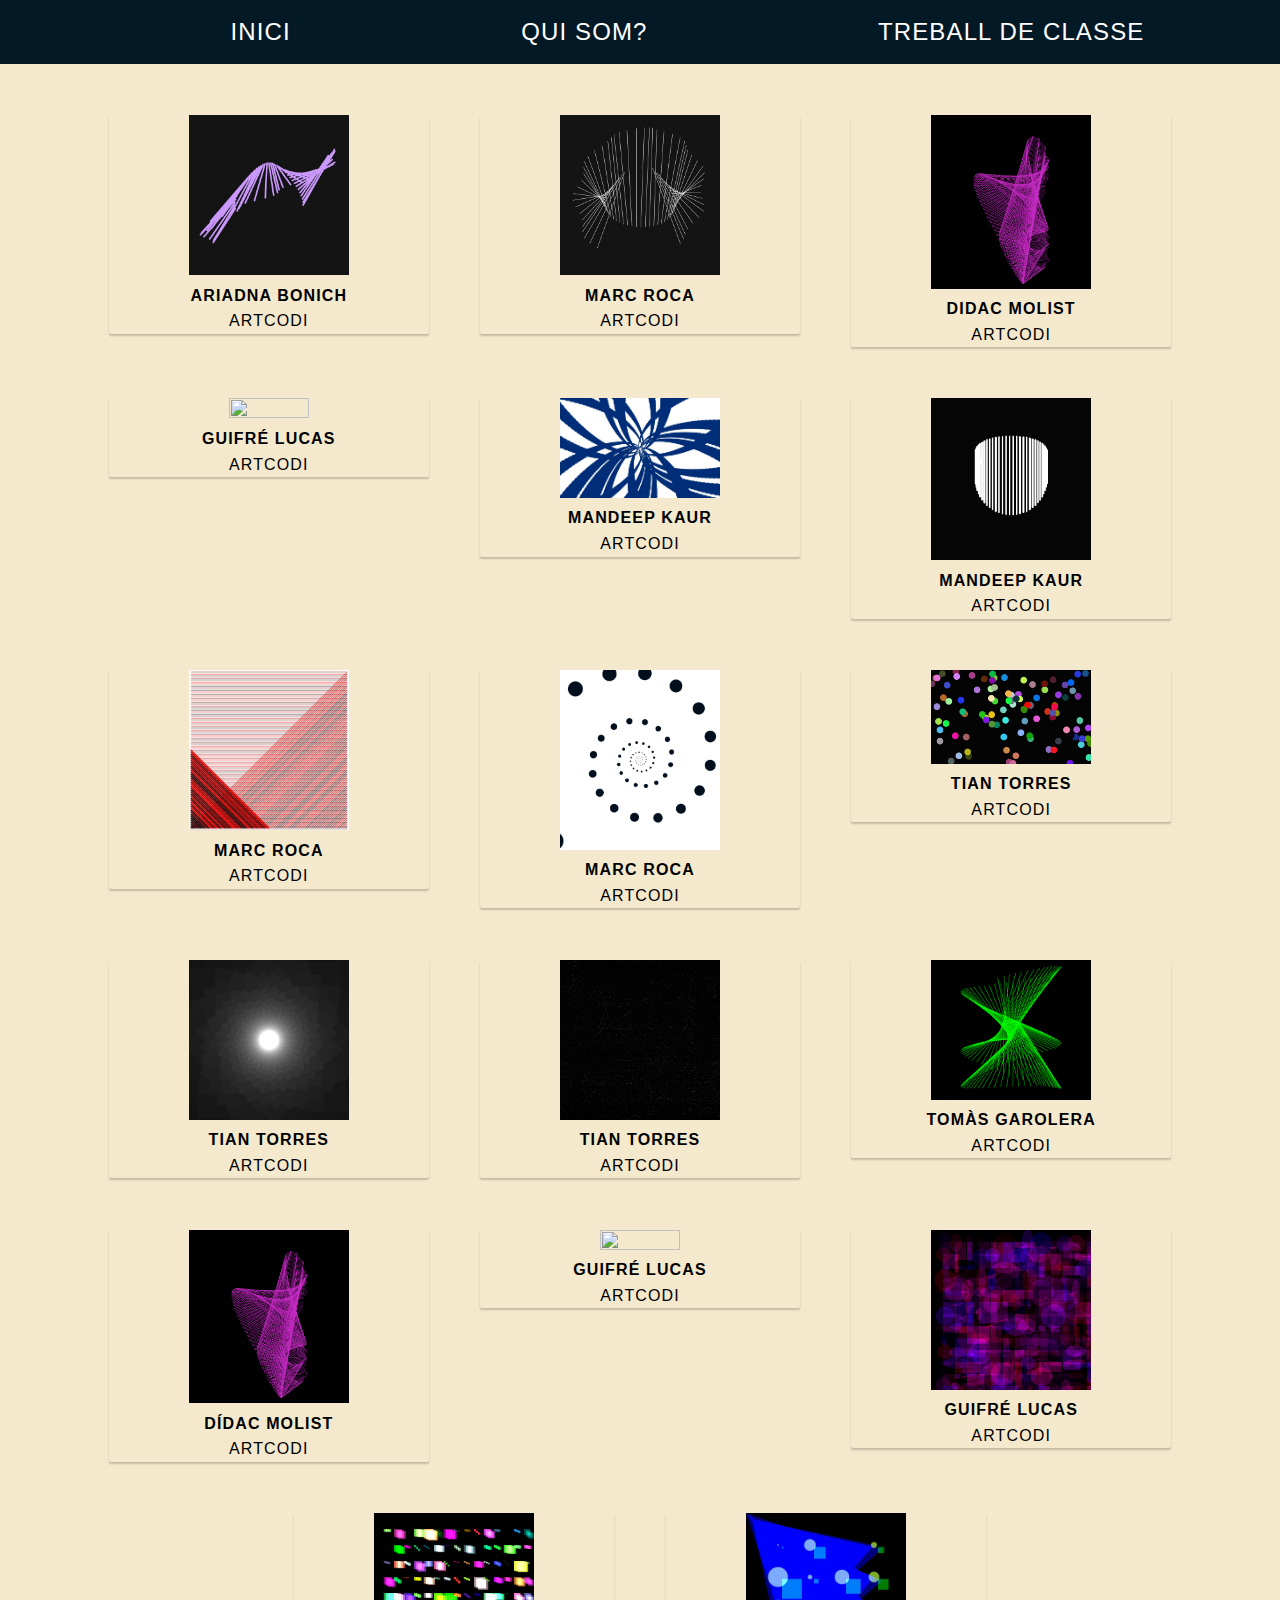
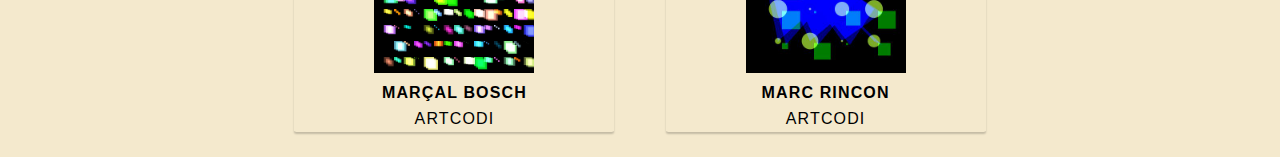
==== arcodi.html @ 9a81240d "v" ====
<!DOCTYPE html>
<html lang="en">
<head>
    <meta charset="UTF-8">
    <meta http-equiv="X-UA-Compatible" content="IE=edge">
    <meta name="viewport" content="width=device-width, initial-scale=1.0">
    <link rel="stylesheet" href="style/style.css">
    <script src="java.js"></script>
    <title>💻ARTCODI💻</title>
</head>

<style>

body{

    background-color: #F4E9CD;
    width:100%;
    height: 100%;
    font-family: sans-serif;
    letter-spacing: 0.03cm;
    line-height: 1.6;
}

.title{
    text-align: center;
    font-size: 40px;
    color:#444;
    margin-top: 100px;
    font-weight: 100;
}
.container-M{
  width: 100%;
  max-width: 120%;
  height: 50%;
  display: flex;
  flex-wrap: wrap;
  justify-content: center;
  margin: auto;
  padding-top: 7%;
}

.container-M .card-M{
  width: 25%; /*ESTAVA A 25%*/
  height: 60%; /*ESTAVA A 60%*/
  border-radius: 0.8%;
  box-shadow: 0 2px 2px rgba(0,0,0,0.2);
  overflow: hidden;
  margin: 2%;
  text-align: center;
  transition: all 0.25s;
}

.container-M .card-M:hover{
  transform: translateY(-15%);
  box-shadow: 0 12px 16px rgba(0,0,0,0.2);

}

.container-M .card-M img{
  width: 50%; /*AIXÒ ESTAVA A 50%*/
  height: 40%; /*AIXÒ ESTAVA A 40%*/
}

.container-M .card-M h1{
  font-weight: 600;
}

.container-M .card-M p{
  padding: 0 1rem;
  font-size: 1,6%;
  font-weight: 300;
}

.container-M .card-M a {
  font-weight: 500;
  text-decoration: none;
  color:#3498db;
  
}
</style>

<body>
<!--------------------------------------------------------------------------------------------------------------------------------------->
<!--------------------------------------------------------------------------------------------------------------------------------------->
<ul class="nav">

    <li><a href="index.html">INICI</a></li>
  
    <li><a href="qui_som">QUI SOM?</a></li>
  
    <li><a href="treball.html">TREBALL DE CLASSE</a>
      <ul>
      <li><a href="web.html">WEB</a></li>
      <li><a href="arcodi.html">ARTCODI</a></li>
      <li><a href="videojocs.html">VIDEOJOCS</a></li>
      </ul>
    </li>
  
  </ul>
<!--------------------------------------------------------------------------------------------------------------------------------------->
<!--------------------------------------------------------------------------------------------------------------------------------------->
<div class="container-M">
  <div class="card-M">
      <img src="ariadna2.jpg">
      <h4>ARIADNA BONICH</h4>
      <p>ARTCODI</p>
     
  </div>

  <div class="card-M">
      <img src="diagonal1_Marc-Roca-_1_.jpg">
      <h4>MARC ROCA</h4>
      <p>ARTCODI</p>
     
  </div>

  <div class="card-M">
      <img src="Didac2-_1_.jpg">
      <h4>DIDAC MOLIST</h4>
      <p>ARTCODI </p>

  </div>

  <div class="card-M">
      <img src="guifre-_2_.jpg">
      <h4>GUIFRÉ LUCAS</h4>
      <p>ARTCODI</p>
      
  </div>

  <div class="card-M">
      <img src="Mandeep2.jpg">
      <h4>MANDEEP KAUR</h4>
      <p>ARTCODI</p>
     
  </div>

  <div class="card-M">
      <img src="Mandeep (1).jpg">
      <h4>MANDEEP KAUR</h4>
      <p>ARTCODI</p>
     
  </div>

  <div class="card-M">
      <img src="Marc Roca.jpg">
      <h4>MARC ROCA</h4>
      <p>ARTCODI</p>
     
  </div>
  <div class="card-M">
      <img src="Marc Roca (1).jpg">
      <h4>MARC ROCA</h4>
      <p>ARTCODI</p>
    
  </div>
  <div class="card-M">
      <img src="Tian Torras 3 .jpg">
      <h4>TIAN TORRES</h4>
      <p>ARTCODI</p>
    
  </div> 

  <div class="card-M">
      <img src="Tian Torras (2).png">
              <h4>TIAN TORRES</h4>
      <p>ARTCODI</p>
   
  </div> 

  <div class="card-M">
      <img src="Tian-Torras-_3_.jpg">
      <h4>TIAN TORRES</h4>
      <p>ARTCODI</p>
     
  </div> 

  <div class="card-M">
      <img src="Tomàs.jpg">
      <h4>TOMÀS GAROLERA</h4>
      <p>ARTCODI</p>
    
  </div> 
  <div class="card-M">
      <img src="Didac2-_1_.jpg">
      <h4>DÍDAC MOLIST</h4>
      <p>ARTCODI</p>
  
  </div> 

  <div class="card-M">
      <img src="guifre-_2_.jpg">
      <h4>GUIFRÉ LUCAS</h4>
      <p>ARTCODI</p>
     
  </div> 

  <div class="card-M">
      <img src="guifre-_3_.jpg">
      <h4>GUIFRÉ LUCAS</h4>
      <p>ARTCODI</p>
  </div> 

  <div class="card-M">
      <img src="marçal (2).jpg">
      <h4>MARÇAL BOSCH</h4>
      <p>ARTCODI</p>
    
  </div> 

  <div class="card-M">
      <img src="marcR (1).jpg">
      <h4>MARC RINCON</h4>
      <p>ARTCODI</p>
    
  </div>


  </div>
<!--------------------------------------------------------------------------------------------------------------------------------------->
<!--------------------------------------------------------------------------------------------------------------------------------------->
</body>
</html>
---- style/style.css ----
/*------------------------------------------------------------------------------------------------*/
/*------------------------------------------------------------------------------------------------*/
/*------------------------------------------------------------------------------------------------*/
*
{
  margin: 0;
  padding: 0;
  box-sizing: border-box;
}
main 
{
  margin-top: 4%;
}
/*------------------------------------------------------------------------------------------------*/
/*------------------------------------------------------------------------------------------------*/
/*------------------------------------------------------------------------------------------------*/



/*------------------------------------------------------------------------------------------------*/
/*------------------------------------------------------------------------------------------------*/
/*------------------------------------------------------------------------------------------------*/
.nav
{
  position: fixed;
  top: 0;
  left: 0;
  width: 100%;
  background-color: #031926;
  margin: 0;
  padding: 0;
  list-style: none;
  z-index: 9999;
  padding-top: 1%;
  padding-block-end: 1%;
}
ul, ol
{
  list-style: none;
}

.nav li a
{
  background-color: #031926;
  color: #fff;
  text-decoration: none;
  display: block;
  font-size: 150%;
}
.nav li a:hover
{
  background-color: #9DBEBB;
}

.nav > li
{
  float: left;
  padding-left: 18%;
}

.nav li ul
{
  display: none;
  position: absolute;
  min-width: 140px;
}

.nav li:hover > ul
{
  display: block;
}

.nav li ul li
{
  position: relative;
}

.nav li ul li ul
{
  right: -140px;
  top: 0px;
}
/*------------------------------------------------------------------------------------------------*/
/*------------------------------------------------------------------------------------------------*/
.sliderPrime
{
  height: 95vh;
  display: flex;
  flex-direction: column;
  align-items: center;
  justify-content: center;
  background-color: #000;
}
.slider
{
  width: 100%;
  height: 100%;
  overflow: hidden;
}
.slides
{
  width: 500%;
  height: 100%;
  display: flex;
}
.slides input
{
  display: none;
}
.slide
{
  width: 20%;
  transition: 2s;
}
#slider-Problema
{
  padding-left: 16%;
}
.slide img
{
  width: 100%;
  height: 100%;
  object-fit: contain;
}
.nav-manual
{
  position: absolute;
  width: 100%;
  margin-top: -40px;
  display: flex;
  justify-content: center;
}
.manual-btn
{
  border: 10px solid #d9eaec;
  padding: 0px;
  cursor: pointer;
  transition: 1s;
  border-radius: 30px;
}
.manual-btn:not(:last-child)
{
  margin-right: 100px;
}
.manual-btn:hover
{
  background-color: #e5e5e5;
}
#radio1:checked ~ .first
{
  margin-left: 0;
}
#radio2:checked ~ .first
{
  margin-left: -20%;
}
#radio3:checked ~ .first
{
  margin-left: -40%;
}
#radio4:checked ~ .first
{
  margin-left: -60%;
}
#radio5:checked ~ .first
{
  margin-left: -80%;
}
#radio6:checked ~ .first
{
  margin-left: -100%;
}
.nav-auto
{
  position: absolute;
  display: flex;
  width: 1000px;
  justify-content: center;
  margin-top: 460px;
}
.nav-auto div
{
  border: 0px solid #e5e5e5;
  padding: 0px;
  border-radius: 0px;
  transition: 1s;
}
.nav-auto div:not(:last-child)
{
  margin-right: 0px;
}
#radio1:checked ~ .nav-auto .auto-btn1
{
  background-color: #e5e5e5;
}
#radio2:checked ~ .nav-auto .auto-btn2
{
  background-color: #e5e5e5;
}
#radio3:checked ~ .nav-auto .auto-btn3
{
  background-color: #e5e5e5;
}
#radio4:checked ~ .nav-auto .auto-btn4
{
  background-color: #e5e5e5;
}
#radio5:checked ~ .nav-auto .auto-btn5
{
  background-color: #e5e5e5;
}
#radio6:checked ~ .nav-auto .auto-btn6
{
  background-color: #e5e5e5;
}
/*------------------------------------------------------------------------------------------------*/
/*------------------------------------------------------------------------------------------------*/
.image-section
{
  display: block;
  display: flex;
  background-color: #F4E9CD;
  padding: 50px;
  padding-right: 0px;
  padding-left: 0px;
}
.galeria
{
  font-family: 'open sans';
}
.galeria h1
{
  text-align: center;
  margin: 20px 0 15px 0;
  font-weight: 300;
}
.contenedor-imagenes
{
  display: flex;
  width: 85%;
  margin: auto;
  justify-content: space-around;
  flex-wrap: wrap;
  border-radius: 3px;
}
.contenedor-imagenes .imagen
{
  width: 32%;
  position: relative;
  height: 250px;
  margin-bottom: 5px;
  box-shadow: 0px 0px 3px 0px rgba(0,0,0,.75);
  background: black;
}
.imagen img
{
  width: 100%;
  height: 100%;
}
.overlay
{
  position: absolute;
  bottom: 0;
  left:0;
  background: rgba(0,118,192,0.781);
  width: 100%;
  height: 0;
  transition: .5s ease;
  overflow: hidden;
}
.overlay h2
{ 
  color:white;
  font-weight: 300%;
  font-size: 30px;
  position: absolute;
  top: 50%;
  left: 50%;
  text-align: center;
  transform: translate(-50%,-50%);
}
.imagen:hover .overlay
{
  height: 100%;
  cursor: pointer;
}
@media  screen and (max-width: 1000px)        /*MODIFICAR I POSAR-LO AL FINAL*/
{
  .contenedor-imagenes
  {
    width: 95%;
    padding: 30px;
  }
}

@media screen and( max-width:700px)         /*MODIFICAR I POSAR-LO AL FINAL*/
{
  .contenedor-imagenes
  {
    width: 90%;
    padding: 30px;
  }
  .contenedor-imagenes .imagen
  {
    width: 48%;
    padding: 30px;
  }
  
}

@media screen and( max-width:450px)        /*MODIFICAR I POSAR-LO AL FINAL*/
{
  h1
  {
    font-size: 22px;
  }
  .contenedor-imagenes
  {
    width: 98%;
    padding: 30px;
  }
  .contenedor-imagenes .imagen
  {
    width: 80%;
    padding: 30px;
  }  
}
/*------------------------------------------------------------------------------------------------*/
/*------------------------------------------------------------------------------------------------*/
.UBICACIÓ
{
  background-color: #F4E9CD;
  padding-top: 18%;
  flex-direction: column;
  justify-content: center;
  align-items: center;
  display: flex;
  padding-top: 6%;
  padding-block-end: 4%;
}

.contenedor 
{
  width: 86%;
}
.contenedor #imatge-institut
{
  width: 100%;
  height: 100%;
  box-shadow: 0px 0px 3px 0px rgba(0,0,0,.75);
}

.caixa-institut 
{
  display: flex;
  flex-direction: column;
  text-align: center;
  padding-top: 5%;
  font-size: 242%;
}
/*------------------------------------------------------------------------------------------------*/
/*------------------------------------------------------------------------------------------------*/
/*------------------------------------------------------------------------------------------------*/



/*------------------------------------------------------------------------------------------------*/
/*------------------------------------------------------------------------------------------------*/
/*------------------------------------------------------------------------------------------------*/
.VIDEOJOCS
{
  padding-top: 5%;
  padding-block-end: 5%;
  padding-left: 1%;
  padding-right: 1%;
  background: #F4E9CD;
}

.VIDEOJOC-CAP-1
{
  font-size: 200%;
  padding-top: 1%;
  padding-block-end: 1%;
  padding-left: 4%;
}
.VIDEOJOC-CAP-2
{
  font-size: 200%;
  padding-top: 1%;
  padding-block-end: 1%;
  padding-left: 4%;
}
.VIDEOJOC-CAP-3
{
  font-size: 200%;
  padding-top: 1%;
  padding-block-end: 1%;
  padding-left: 4%;
}
.VIDEOJOC-CAP-4
{
  font-size: 200%;
  padding-top: 1%;
  padding-block-end: 1%;
  padding-left: 4%;
}
.VIDEOJOC-CAP-5
{
  font-size: 200%;
  padding-top: 1%;
  padding-block-end: 1%;
  padding-left: 4%;
}

.VIDEOJOC-1
{
  position: absolute;
  text-align: justify;
  width: 66%;
  padding-left: 4%;
  padding-right: 4%;
  padding-top: 4%;
}
.VIDEOJOC-2
{
  position: absolute;
  text-align: justify;
  width: 66%;
  padding-left: 4%;
  padding-right: 4%;
  padding-top: 4%;
}
.VIDEOJOC-3
{
  position: absolute;
  text-align: justify;
  width: 66%;
  padding-left: 4%;
  padding-right: 4%;
  padding-top: 4%;
}
.VIDEOJOC-4
{
  position: absolute;
  text-align: justify;
  width: 66%;
  padding-left: 4%;
  padding-right: 4%;
  padding-top: 4%;
}
.VIDEOJOC-5
{
  position: absolute;
  text-align: justify;
  width: 66%;
  padding-left: 4%;
  padding-right: 4%;
  padding-top: 4%;
}

#JOC-1
{
  padding-left: 72%;
  width: 97%;
}
#JOC-2
{
  padding-left: 72%;
  width: 97%;
}
#JOC-3
{
  padding-left: 72%;
  width: 97%;
}
#JOC-4
{
  padding-left: 72%;
  width: 97%;
  height: 35vh;
}
#JOC-5
{
  padding-left: 72%;
  width: 97%;
  height: 38vh;
}
/*------------------------------------------------------------------------------------------------*/
/*------------------------------------------------------------------------------------------------*/
/*------------------------------------------------------------------------------------------------*/
.title
{
  text-align: center;
  font-size: 40px;
  color:#77ACA2;
  margin-top: 100px;
  font-weight: 100;
}
.container
{
  width: 100%;
  max-width: 1200px;
  height: 500px;
  display: flex;
  flex-wrap: wrap;
  justify-content: center;
  margin: auto;
  padding-top: 2%;
}
.container .card
{
  width: 250px;
  border-radius: 8px;
  box-shadow: 7px 4px 25px rgb(0, 0, 0);
  overflow: hidden;
  margin: 20px;
  text-align: center;
  transition: all 0.25s;
  background-color: #77ACA2;
}
.container .card:hover
{
  transform: translateY(-15px);
  box-shadow: 0 12px 16px rgba(0,0,0,0.2);

}
.container .card img
{
  padding-top: 5%;
  height: 220px;
}
.container .card h1
{
  font-weight: 600;
}
.container .card p
{
  padding: 0 1rem;
  font-size: 16px;
  font-weight: 300;
}
.container .card a 
{
  font-weight: 500;
  text-decoration: none;
  color:#3498db;
}
/*------------------------------------------------------------------------------------------------*/
/*------------------------------------------------------------------------------------------------*/
/*------------------------------------------------------------------------------------------------*/



/*------------------------------------------------------------------------------------------------*/
/*------------------------------------------------------------------------------------------------*/
/*------------------------------------------------------------------------------------------------*/
.TREBALL-0
{
  width: 100%;
  background-color: #F4E9CD;
  padding-top: 3%;
}

.WEB-0
{
  display: flex;
  padding: 2%;
}
.WEB-TEXT
{
  text-align: justify;
  width: 70%;
  height: 10%;
  padding-top: 2%;
  padding-left: 8%;
  padding-right: 8%;
  padding-block-end: 2%;
  font-size: 160%;
}
.WEB-CAP
{
  font-size: 170%;
  padding-block-end: 5%;
}
.WEB-IMATGE
{
  width: 30%;
  height: 50vh;
  cursor: pointer;
} 
.WEB-IMATGE #WEB-I
{
  width: 100%;
  height: 100%;
  box-shadow: 0px 0 48px rgb(3, 25, 38);
}

.ARTCODI-0
{
  display: flex;
  padding: 2%;
}
.ARTCODI-TEXT
{
  text-align: justify;
  width: 70%;
  height: 10%;
  padding-top: 2%;
  padding-left: 8%;
  padding-right: 8%;
  padding-block-end: 2%;
  font-size: 160%;
}
.ARTCODI-CAP
{
  font-size: 170%;
  padding-block-end: 5%;
}
.ARTCODI-IMATGE
{
  width: 30%;
  height: 50vh;
  cursor: pointer;
}
.ARTCODI-IMATGE #ARTCODI-I
{
  width: 100%;
  height: 100%;
  box-shadow: 0px 0 48px rgb(3, 25, 38);
}

.VIDEOJOCS-0
{
  display: flex;
  padding: 2%;
}
.VIDEOJOCS-TEXT
{
  text-align: justify;
  width: 70%;
  height: 10%;
  padding-top: 2%;
  padding-left: 8%;
  padding-right: 8%;
  padding-block-end: 2%;
  font-size: 160%;
}
.VIDEOJOCS-CAP
{
  font-size: 170%;
  padding-block-end: 5%;
}
.VIDEOJOCS-IMATGE
{
  width: 30%;
  height: 50vh;
  cursor: pointer;
}
.VIDEOJOCS-IMATGE #VIDEOJOCS-I
{
  width: 100%;
  height: 100%;
  box-shadow: 0px 0 48px rgb(3, 25, 38);
}
/*------------------------------------------------------------------------------------------------*/
/*------------------------------------------------------------------------------------------------*/
/*------------------------------------------------------------------------------------------------*/



/*------------------------------------------------------------------------------------------------*/
/*------------------------------------------------------------------------------------------------*/
/*------------------------------------------------------------------------------------------------*/
.WEB-P
{
  width: 100%;
  background-color: #F4E9CD;
  padding-top: 4%;
}

.WEB-WEB 
{
  padding: 2%;
  display: flex;
  flex-direction: column;
  justify-content: center;
  align-items: center;
  width: 100%;
}
.WEB-WEB .WEB-WEB-CAP
{
  text-align: center;
  font-size: 250%;
}
.WEB-WEB .WEB-WEB-TEXT
{
  text-align: justify;
  padding-top: 2%;
  font-size: 160%;
}

.WEB-IMAT
{
  display: flex;
  width: 100%;
}

.WEB-IMAT .WEB-IMATGE-I
{
  width: 50%;
  height: 50vh;
  padding: 1%;
}
.WEB-IMAT .WEB-IMATGE-I #WEB-WEB-I
{
  width: 100%;
  height: 100%;
  box-shadow: 0px 0 48px rgb(3, 25, 38);
}

.WEB-IMAT .WEB-IMATGE-II
{
  width: 50%;
  height: 50vh;
  padding:1%;
}
.WEB-IMAT .WEB-IMATGE-II #WEB-WEB-II
{
  width: 100%;
  height: 100%;
  box-shadow: 0px 0 48px rgb(3, 25, 38);
}

.WEB-IMAT .WEB-IMATGE-III
{
  width: 50%;
  height: 50vh;
  padding:1%
}
.WEB-IMAT .WEB-IMATGE-III #WEB-WEB-III
{
  width: 100%;
  height: 100%;
  box-shadow: 0px 0 48px rgb(3, 25, 38);
}

.WEB-IMAT .WEB-IMATGE-IV
{
  width: 50%;
  height: 50vh;
  padding:1%
}
.WEB-IMAT .WEB-IMATGE-IV #WEB-WEB-IV
{
  width: 100%;
  height: 100%;
  box-shadow: 0px 0 48px rgb(3, 25, 38);
}
/*------------------------------------------------------------------------------------------------*/
/*------------------------------------------------------------------------------------------------*/
/*------------------------------------------------------------------------------------------------*/
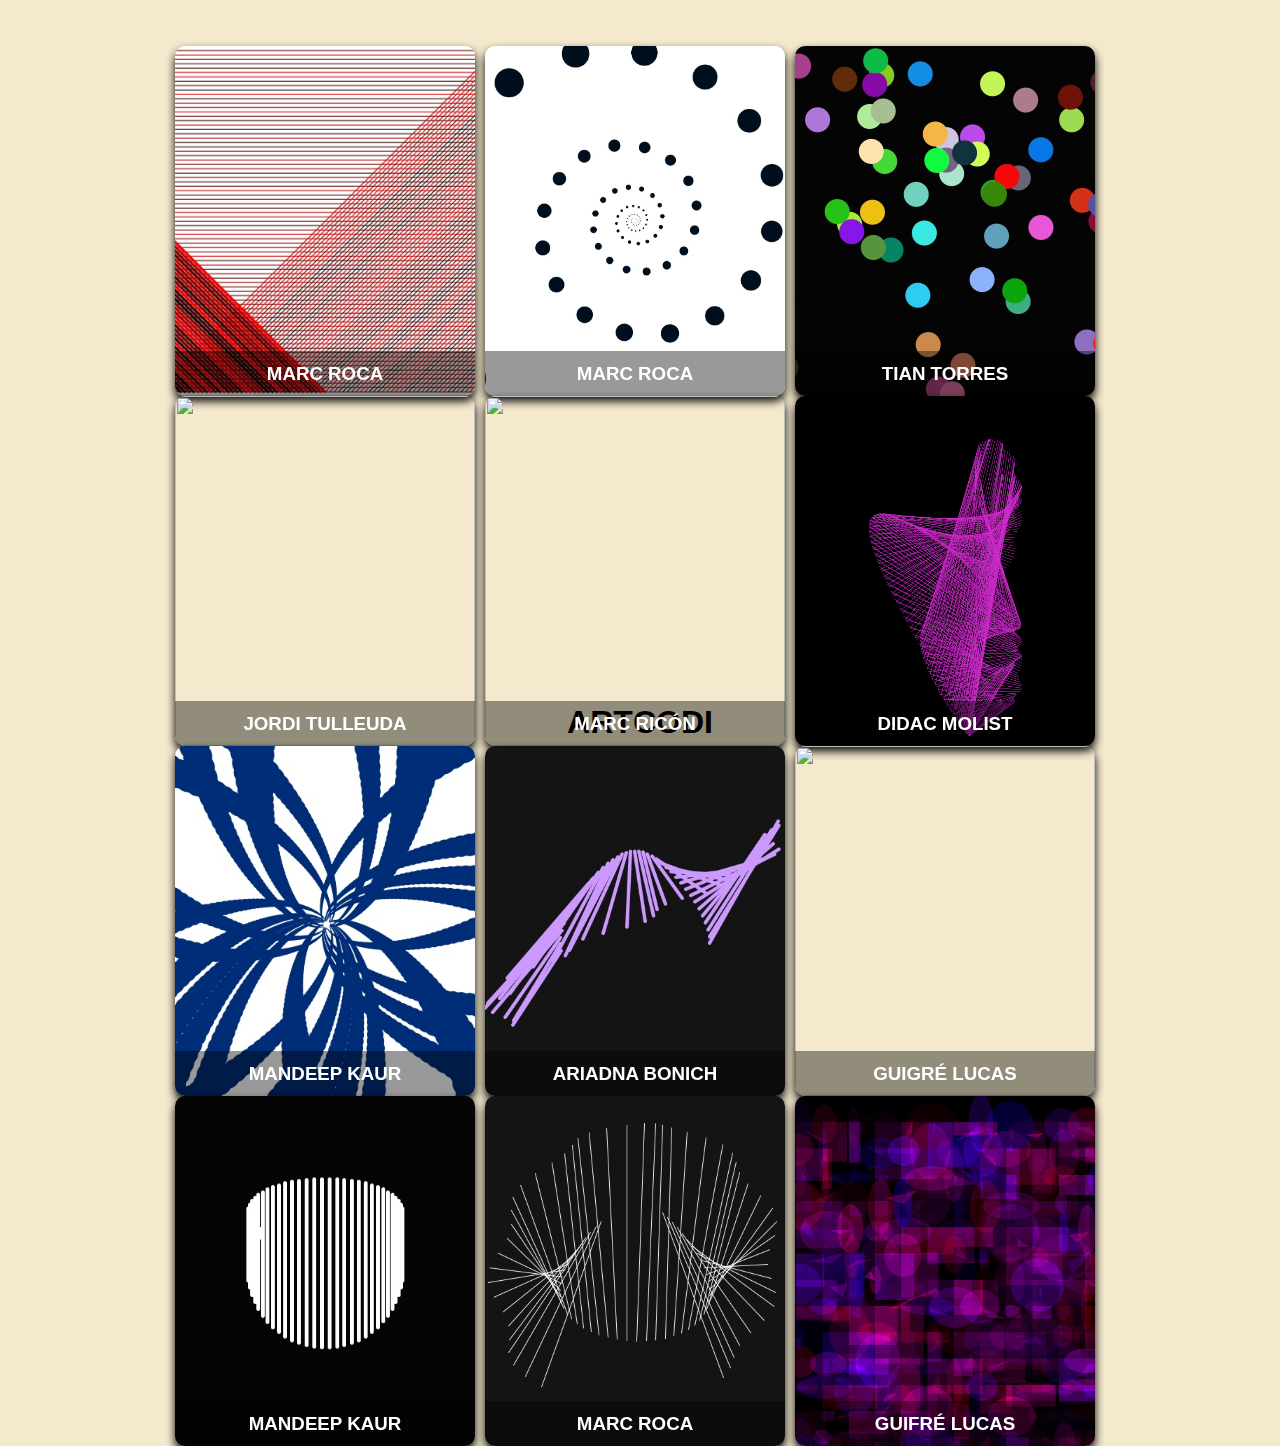
==== commit f1732daa: "F" ====
--- a/arcodi.html
+++ b/arcodi.html
@@ -1,223 +1,319 @@
 <!DOCTYPE html>
-<html lang="en">
-<head>
-    <meta charset="UTF-8">
-    <meta http-equiv="X-UA-Compatible" content="IE=edge">
-    <meta name="viewport" content="width=device-width, initial-scale=1.0">
-    <link rel="stylesheet" href="style/style.css">
-    <script src="java.js"></script>
-    <title>💻ARTCODI💻</title>
-</head>
+<html lang="en-US">
+  <head>
+    <meta charset="utf-8">
+    <meta name="viewport" content="width=device-width">
+    <title>ARTCODI</title>
+    <link rel="stylesheet" type="text/css" href="css/style.css">
+    <h1 class="title">ARTCODI</h1>
+  </head>
 
 <style>
-
+    *{
+    margin: 0;
+    padding:0;
+    box-sizing: border-box;
+    font-family: sans-serif;
+}
+.title{
+position: absolute;
+}
 body{
-
-    background-color: #F4E9CD;
-    width:100%;
+    display: flex;
+    align-items: center;
+    justify-content: center;
+    min-height: 100vh;
+    background: #f4e9cd;
+}
+
+.card{
+    position: relative;
+    width: 300px;
+    height: 350px;
+}
+
+.card .face{
+    position: absolute;
+    width: 100%;
+    height:100%;
+    backface-visibility: hidden;
+    border-radius: 10px;
+    overflow: hidden;
+    transition: .5s;
+}
+
+.card .front{
+    transform: perspective(600px) rotateY(0deg);
+    box-shadow: 0 5px 10px #000;
+}
+
+.card .front img{
+    position: absolute;
+    width: 100%;
     height: 100%;
-    font-family: sans-serif;
-    letter-spacing: 0.03cm;
-    line-height: 1.6;
-}
-
-.title{
+    object-fit: cover;
+}
+
+.card .front h3{
+    position: absolute;
+    bottom: 0;
+    width: 100%;
+    height: 45px;
+    line-height: 45px;
+    color:#fff;
+    background: rgba(0,0,0,0.4);
+    text-align:center;
+}
+
+.card .back{
+    transform: perspective(600px) rotateY(180deg);
+    background: rgb(3,35,54);
+    padding: #f3f3f3;
+    display: flex;
+    flex-direction: column;
+    justify-content: space-between;
     text-align: center;
-    font-size: 40px;
-    color:#444;
-    margin-top: 100px;
-    font-weight: 100;
-}
-.container-M{
-  width: 100%;
-  max-width: 120%;
-  height: 50%;
-  display: flex;
-  flex-wrap: wrap;
-  justify-content: center;
-  margin: auto;
-  padding-top: 7%;
-}
-
-.container-M .card-M{
-  width: 25%; /*ESTAVA A 25%*/
-  height: 60%; /*ESTAVA A 60%*/
-  border-radius: 0.8%;
-  box-shadow: 0 2px 2px rgba(0,0,0,0.2);
-  overflow: hidden;
-  margin: 2%;
-  text-align: center;
-  transition: all 0.25s;
-}
-
-.container-M .card-M:hover{
-  transform: translateY(-15%);
-  box-shadow: 0 12px 16px rgba(0,0,0,0.2);
-
-}
-
-.container-M .card-M img{
-  width: 50%; /*AIXÒ ESTAVA A 50%*/
-  height: 40%; /*AIXÒ ESTAVA A 40%*/
-}
-
-.container-M .card-M h1{
-  font-weight: 600;
-}
-
-.container-M .card-M p{
-  padding: 0 1rem;
-  font-size: 1,6%;
-  font-weight: 300;
-}
-
-.container-M .card-M a {
-  font-weight: 500;
-  text-decoration: none;
-  color:#3498db;
+    box-shadow: 0 5px 10px #000;
+}
+
+.card .back .link{
+    border-top: solid 1px #f3f3f3;
+    height: 50px;
+    line-height: 50px;
+}
+
+.card .back .link a{
+    color: #f3f3f3;
+}
+
+.card .back h3{
+    font-size: 30px;
+    margin-top: 20px;
+    letter-spacing: 2px;
+}
+.card .back p{
+    letter-spacing: 1px;
+}
+
+.card:hover .front{
+    transform: perspective(600px) rotateY(180deg);
+}
+
+.card:hover .back{
+    transform: perspective(600px) rotateY(360deg);
+}
+.columna{
+    margin-right: 10px;
+    margin-top: 20px;
+}
+
+.container {
+    display: flex;
+    flex-direction: column;
+    padding-top:2%;
+  }
   
-}
+  .row {
+    display: flex;
+    flex-direction: row;
+  }
+  
+  .column {
+    margin-right: 10px; /* Espacio entre columnas, puedes ajustarlo según tus necesidades */
+    margin-top: 20px;
+  }
 </style>
 
-<body>
-<!--------------------------------------------------------------------------------------------------------------------------------------->
-<!--------------------------------------------------------------------------------------------------------------------------------------->
-<ul class="nav">
-
-    <li><a href="index.html">INICI</a></li>
-  
-    <li><a href="qui_som">QUI SOM?</a></li>
-  
-    <li><a href="treball.html">TREBALL DE CLASSE</a>
-      <ul>
-      <li><a href="web.html">WEB</a></li>
-      <li><a href="arcodi.html">ARTCODI</a></li>
-      <li><a href="videojocs.html">VIDEOJOCS</a></li>
-      </ul>
-    </li>
-  
-  </ul>
-<!--------------------------------------------------------------------------------------------------------------------------------------->
-<!--------------------------------------------------------------------------------------------------------------------------------------->
-<div class="container-M">
-  <div class="card-M">
-      <img src="ariadna2.jpg">
-      <h4>ARIADNA BONICH</h4>
-      <p>ARTCODI</p>
+  <body>
+    <div class="container">
+      <div class="row">
+        <div class="column">
+          <div class="card">
+            
+            <div class="face front">
+              <img src="Marc Roca.jpg">
+              <h3>MARC ROCA</h3>
+            </div>
+          <div class="face back">
+          <h3>MARC ROCA</h3>
+          <p>Artcodi linies, espero que us agradi</p>
+          <div class =link>
+            <a href="#">detalls</a>
+          </div>
+            </div>
+          </div>
+
+          <div class="card">
+            <div class="face front">
+              <img src="jordi.jpg">
+              <h3>JORDI TULLEUDA</h3>
+            </div>
+          <div class="face back">
+          <h3>JORDI TULLEUDA</h3>
+          <p>Artcodi linies, espero que us agradi</p>
+          <div class =link>
+            <a href="#">detalls</a>
+          </div>
+            </div>
+          </div>
+          
+          
+          <div class="card">
+            <div class="face front">
+              <img src="Mandeep2.jpg">
+              <h3>MANDEEP KAUR</h3>
+            </div>
+          <div class="face back">
+          <h3>MANDEEP KAUR</h3>
+          <p>Artcodi linies, espero que us agradi</p>
+          <div class =link>
+            <a href="#">detalls</a>
+          </div>
+            </div>
+          </div>
+          
+          
+          <div class="card">
+            <div class="face front">
+              <img src="Mandeep (1).jpg">
+              <h3>MANDEEP KAUR</h3>
+            </div>
+          <div class="face back">
+          <h3>MANDEEP KAUR</h3>
+          <p>Artcodi linies, espero que us agradi</p>
+          <div class =link>
+            <a href="#">detalls</a>
+          </div>
+            </div>
+          </div>
+        
+        </div>
+        <div class="column">
+          <div class="card">
+            <div class="face front">
+              <img src="Marc Roca (1).jpg">
+              <h3>MARC ROCA</h3>
+            </div>
+          <div class="face back">
+          <h3>MARC ROCA</h3>
+          <p>Artcodi linies, espero que us agradi</p>
+          <div class =link>
+            <a href="#">detalls</a>
+          </div>
+            </div>
+          </div>
+
+          <div class="card">
+            <div class="face front">
+              <img src="marcR.jpg">
+              <h3>MARC RICÓN</h3>
+            </div>
+          <div class="face back">
+          <h3>MARC RICÓN</h3>
+          <p>Artcodi linies, espero que us agradi</p>
+          <div class =link>
+            <a href="#">detalls</a>
+          </div>
+            </div>
+          </div>
+          <div class="card">
+            <div class="face front">
+              <img src="ariadna2.jpg">
+              <h3>ARIADNA BONICH</h3>
+            </div>
+          <div class="face back">
+          <h3>ARIADNA BONICH</h3>
+          <p>Artcodi linies, espero que us agradi</p>
+          <div class =link>
+            <a href="#">detalls</a>
+          </div>
+            </div>
+          </div>
+          
+          <div class="card">
+            <div class="face front">
+              <img src="diagonal1_Marc-Roca-_1_.jpg">
+              <h3>MARC ROCA</h3>
+            </div>
+          <div class="face back">
+          <h3>MARC ROCA</h3>
+          <p>Artcodi linies, espero que us agradi</p>
+          <div class =link>
+            <a href="#">detalls</a>
+          </div>
+            </div>
+          </div>
+          
+          
+        </div>
+        <div class="column">
+
+          <div class="card">
+            <div class="face front">
+              <img src="Tian Torras 3 .jpg">
+              <h3>TIAN TORRES</h3>
+            </div>
+          <div class="face back">
+          <h3>TIAN TORRES</h3>
+          <p>Artcodi linies, espero que us agradi</p>
+          <div class =link>
+            <a href="#">detalls</a>
+          </div>
+            </div>
+          </div>
+
+          <div class="card">
+            <div class="face front">
+              <img src="Didac2-_1_.jpg">
+              <h3>DIDAC MOLIST</h3>
+            </div>
+          <div class="face back">
+          <h3>DIDAC MOLIST</h3>
+          <p>Artcodi linies, espero que us agradi</p>
+          <div class =link>
+            <a href="#">detalls</a>
+          </div>
+            </div>
+          </div>
+          
+          
+          <div class="card">
+            <div class="face front">
+              <img src="guifre-_2_.jpg">
+              <h3>GUIGRÉ LUCAS</h3>
+            </div>
+          <div class="face back">
+          <h3>GUIFRÉ LUCAS</h3>
+          <p>Artcodi linies, espero que us agradi</p>
+          <div class =link>
+            <a href="#">detalls</a>
+          </div>
+            </div>
+          </div>
+          
+          <div class="card">
+            <div class="face front">
+              <img src="guifre-_3_.jpg">
+              <h3>GUIFRÉ LUCAS</h3>
+            </div>
+          <div class="face back">
+          <h3>GUIFRÉ LUCAS</h3>
+          <p>Artcodi linies, espero que us agradi</p>
+          <div class =link>
+            <a href="#">detalls</a>
+          </div>
+            </div>
+          </div>
+
+        </div>
+      </div>
      
-  </div>
-
-  <div class="card-M">
-      <img src="diagonal1_Marc-Roca-_1_.jpg">
-      <h4>MARC ROCA</h4>
-      <p>ARTCODI</p>
-     
-  </div>
-
-  <div class="card-M">
-      <img src="Didac2-_1_.jpg">
-      <h4>DIDAC MOLIST</h4>
-      <p>ARTCODI </p>
-
-  </div>
-
-  <div class="card-M">
-      <img src="guifre-_2_.jpg">
-      <h4>GUIFRÉ LUCAS</h4>
-      <p>ARTCODI</p>
-      
-  </div>
-
-  <div class="card-M">
-      <img src="Mandeep2.jpg">
-      <h4>MANDEEP KAUR</h4>
-      <p>ARTCODI</p>
-     
-  </div>
-
-  <div class="card-M">
-      <img src="Mandeep (1).jpg">
-      <h4>MANDEEP KAUR</h4>
-      <p>ARTCODI</p>
-     
-  </div>
-
-  <div class="card-M">
-      <img src="Marc Roca.jpg">
-      <h4>MARC ROCA</h4>
-      <p>ARTCODI</p>
-     
-  </div>
-  <div class="card-M">
-      <img src="Marc Roca (1).jpg">
-      <h4>MARC ROCA</h4>
-      <p>ARTCODI</p>
+
     
-  </div>
-  <div class="card-M">
-      <img src="Tian Torras 3 .jpg">
-      <h4>TIAN TORRES</h4>
-      <p>ARTCODI</p>
-    
-  </div> 
-
-  <div class="card-M">
-      <img src="Tian Torras (2).png">
-              <h4>TIAN TORRES</h4>
-      <p>ARTCODI</p>
-   
-  </div> 
-
-  <div class="card-M">
-      <img src="Tian-Torras-_3_.jpg">
-      <h4>TIAN TORRES</h4>
-      <p>ARTCODI</p>
-     
-  </div> 
-
-  <div class="card-M">
-      <img src="Tomàs.jpg">
-      <h4>TOMÀS GAROLERA</h4>
-      <p>ARTCODI</p>
-    
-  </div> 
-  <div class="card-M">
-      <img src="Didac2-_1_.jpg">
-      <h4>DÍDAC MOLIST</h4>
-      <p>ARTCODI</p>
-  
-  </div> 
-
-  <div class="card-M">
-      <img src="guifre-_2_.jpg">
-      <h4>GUIFRÉ LUCAS</h4>
-      <p>ARTCODI</p>
-     
-  </div> 
-
-  <div class="card-M">
-      <img src="guifre-_3_.jpg">
-      <h4>GUIFRÉ LUCAS</h4>
-      <p>ARTCODI</p>
-  </div> 
-
-  <div class="card-M">
-      <img src="marçal (2).jpg">
-      <h4>MARÇAL BOSCH</h4>
-      <p>ARTCODI</p>
-    
-  </div> 
-
-  <div class="card-M">
-      <img src="marcR (1).jpg">
-      <h4>MARC RINCON</h4>
-      <p>ARTCODI</p>
-    
-  </div>
-
-
-  </div>
-<!--------------------------------------------------------------------------------------------------------------------------------------->
-<!--------------------------------------------------------------------------------------------------------------------------------------->
-</body>
-</html>
+    </div>
+
+
+
+
+  </body>
+  </html>
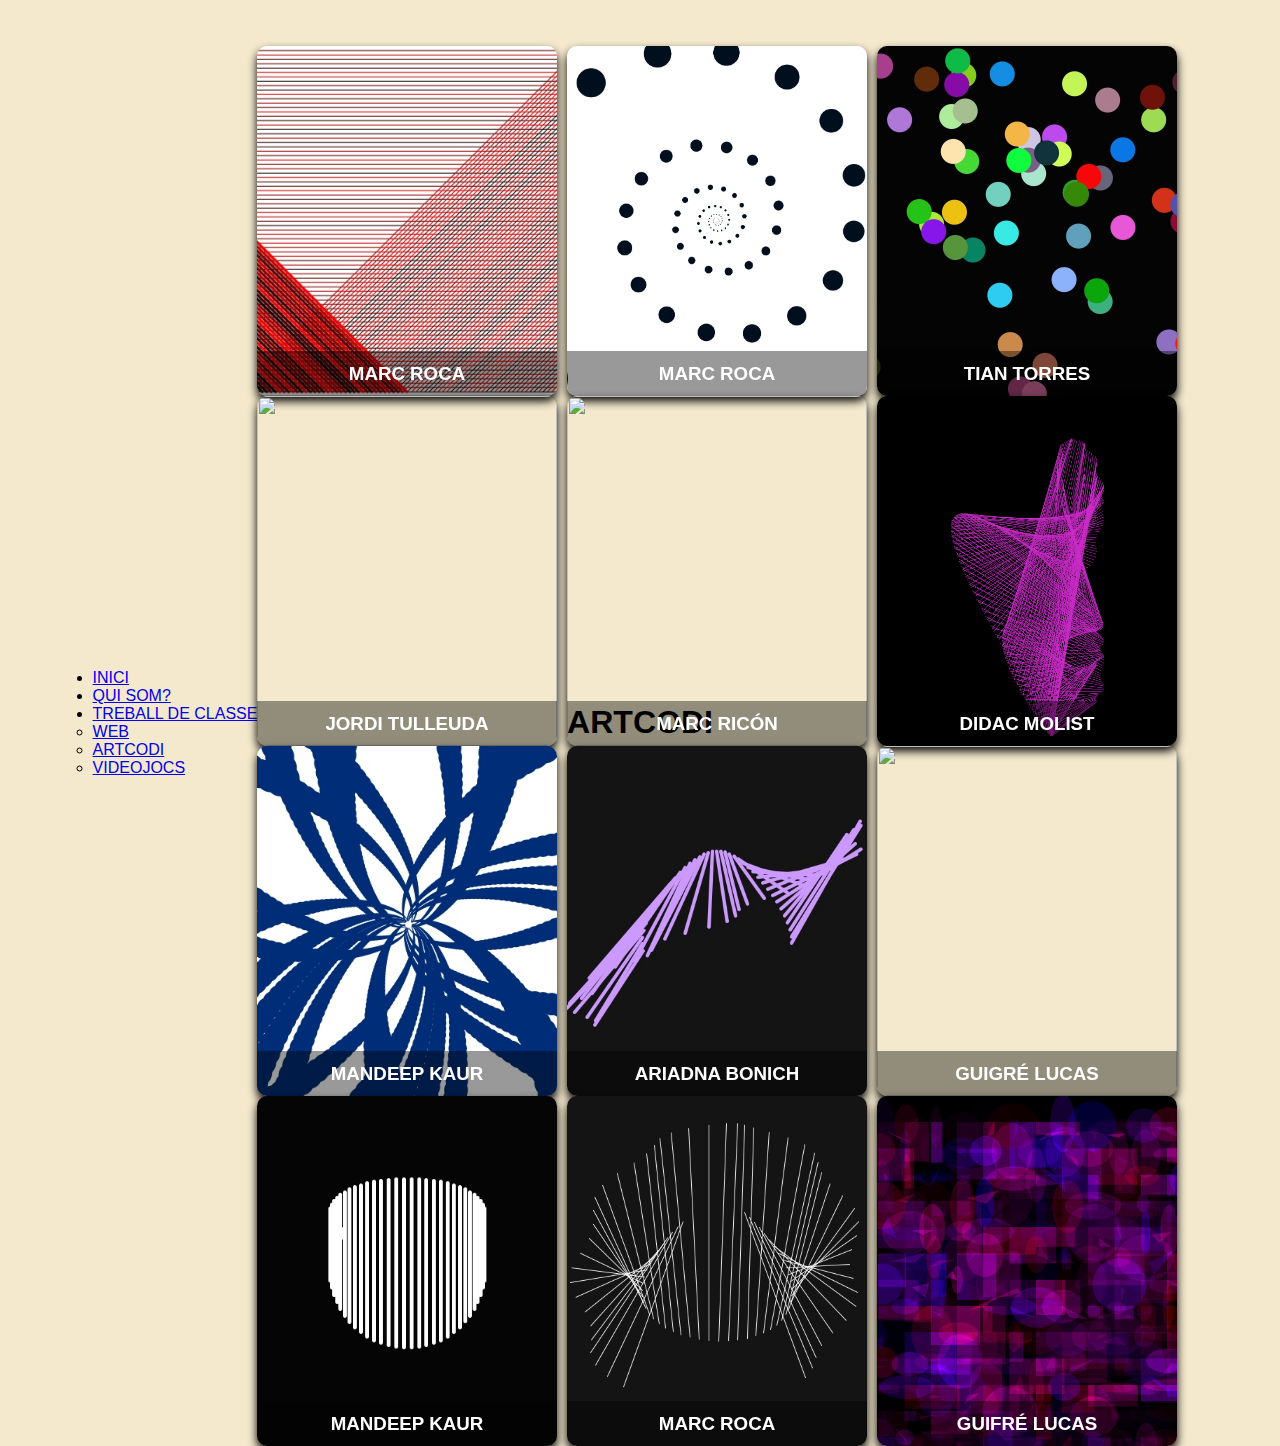
==== commit 00a32b2a: "g" ====
--- a/arcodi.html
+++ b/arcodi.html
@@ -67,7 +67,7 @@
 
 .card .back{
     transform: perspective(600px) rotateY(180deg);
-    background: rgb(3,35,54);
+    background: #f4e9cd;
     padding: #f3f3f3;
     display: flex;
     flex-direction: column;
@@ -83,7 +83,7 @@
 }
 
 .card .back .link a{
-    color: #f3f3f3;
+  color: black;
 }
 
 .card .back h3{
@@ -125,6 +125,23 @@
 </style>
 
   <body>
+
+    <ul class="nav">
+
+      <li><a href="index.html">INICI</a></li>
+    
+      <li><a href="qui_som">QUI SOM?</a></li>
+    
+      <li><a href="treball.html">TREBALL DE CLASSE</a>
+        <ul>
+        <li><a href="web.html">WEB</a></li>
+        <li><a href="arcodi.html">ARTCODI</a></li>
+        <li><a href="videojocs.html">VIDEOJOCS</a></li>
+        </ul>
+      </li>
+    
+    </ul>
+
     <div class="container">
       <div class="row">
         <div class="column">
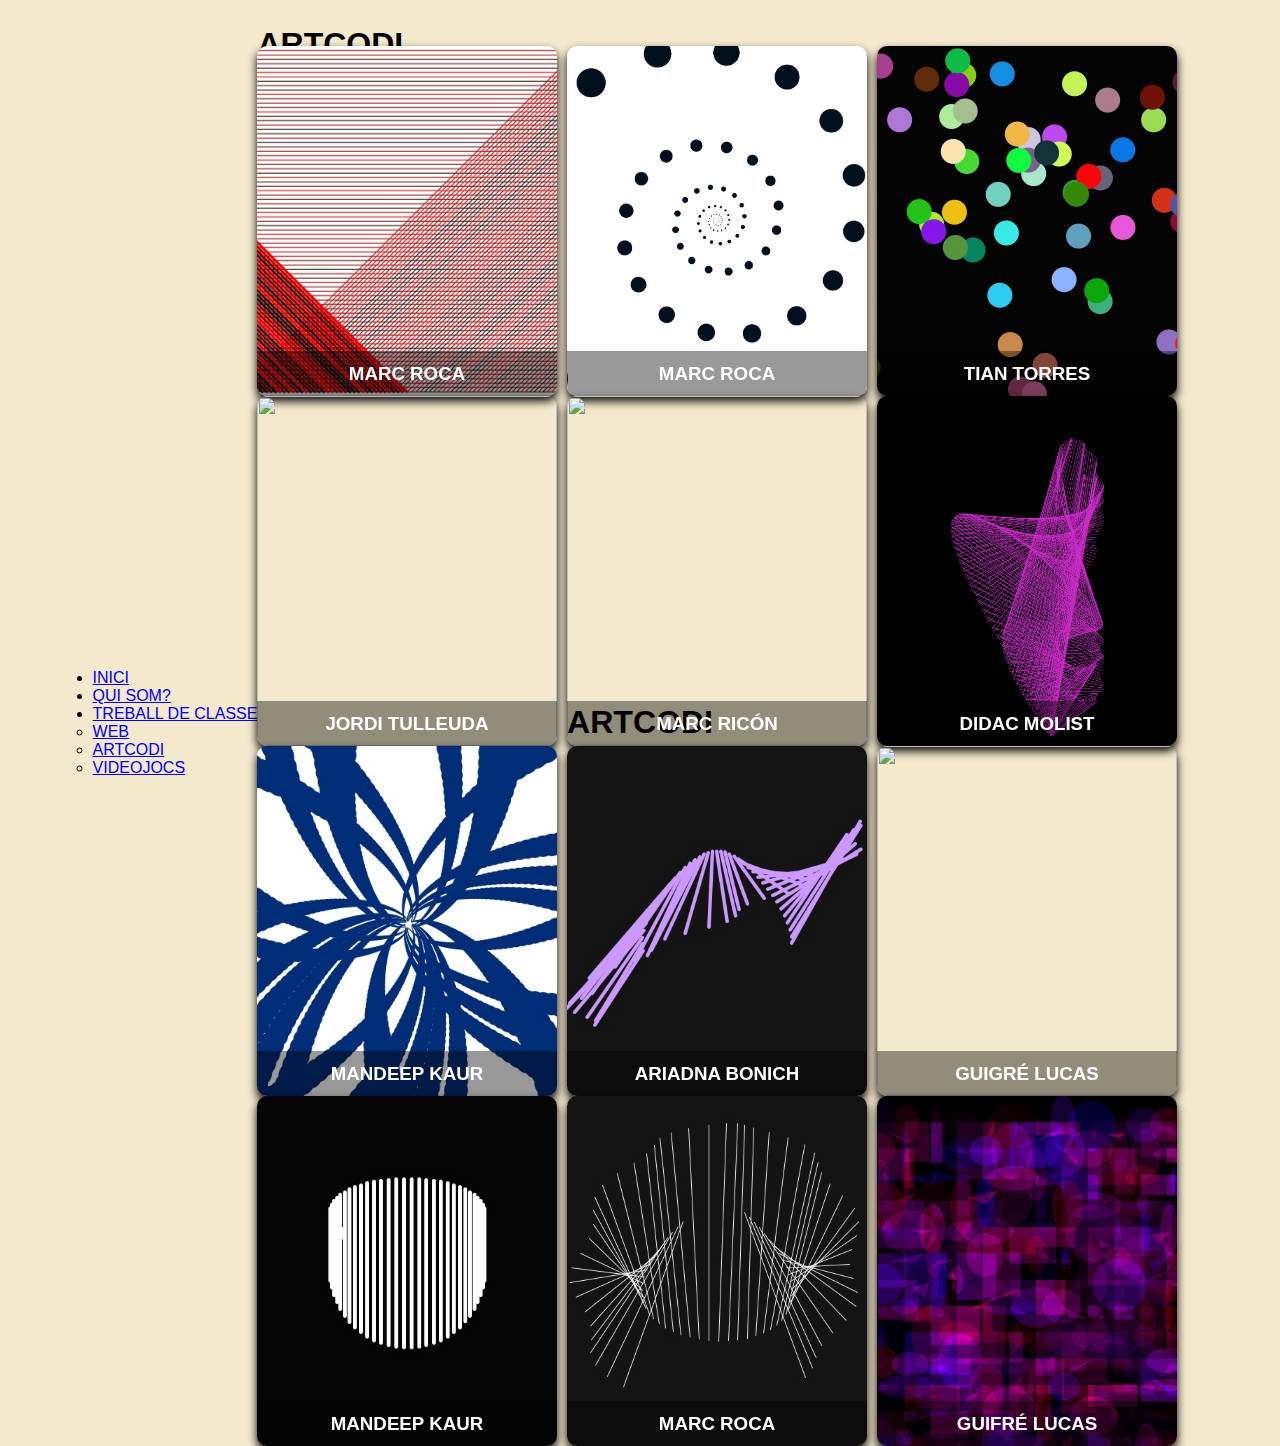
==== commit 02f79349: "g" ====
--- a/arcodi.html
+++ b/arcodi.html
@@ -143,6 +143,9 @@
     </ul>
 
     <div class="container">
+
+      <h1 class="title">ARTCODI</h1>
+
       <div class="row">
         <div class="column">
           <div class="card">
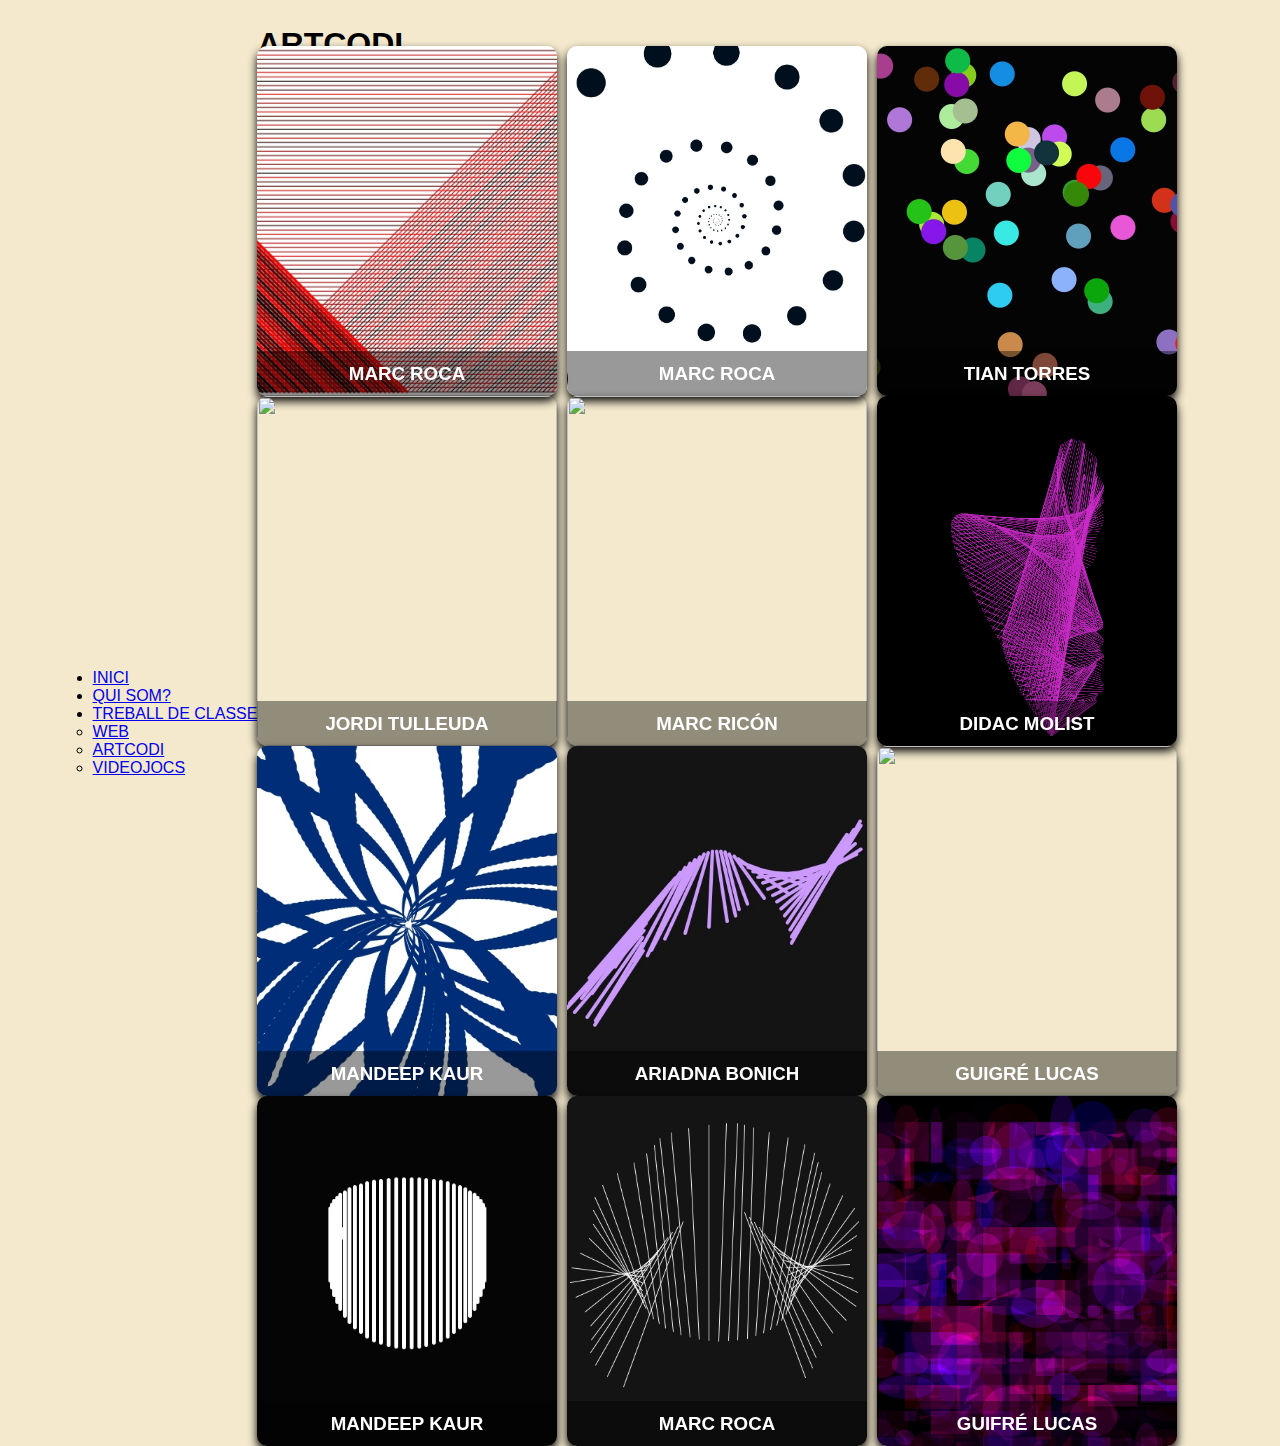
==== commit f113c604: "dfff" ====
--- a/arcodi.html
+++ b/arcodi.html
@@ -5,7 +5,6 @@
     <meta name="viewport" content="width=device-width">
     <title>ARTCODI</title>
     <link rel="stylesheet" type="text/css" href="css/style.css">
-    <h1 class="title">ARTCODI</h1>
   </head>
 
 <style>
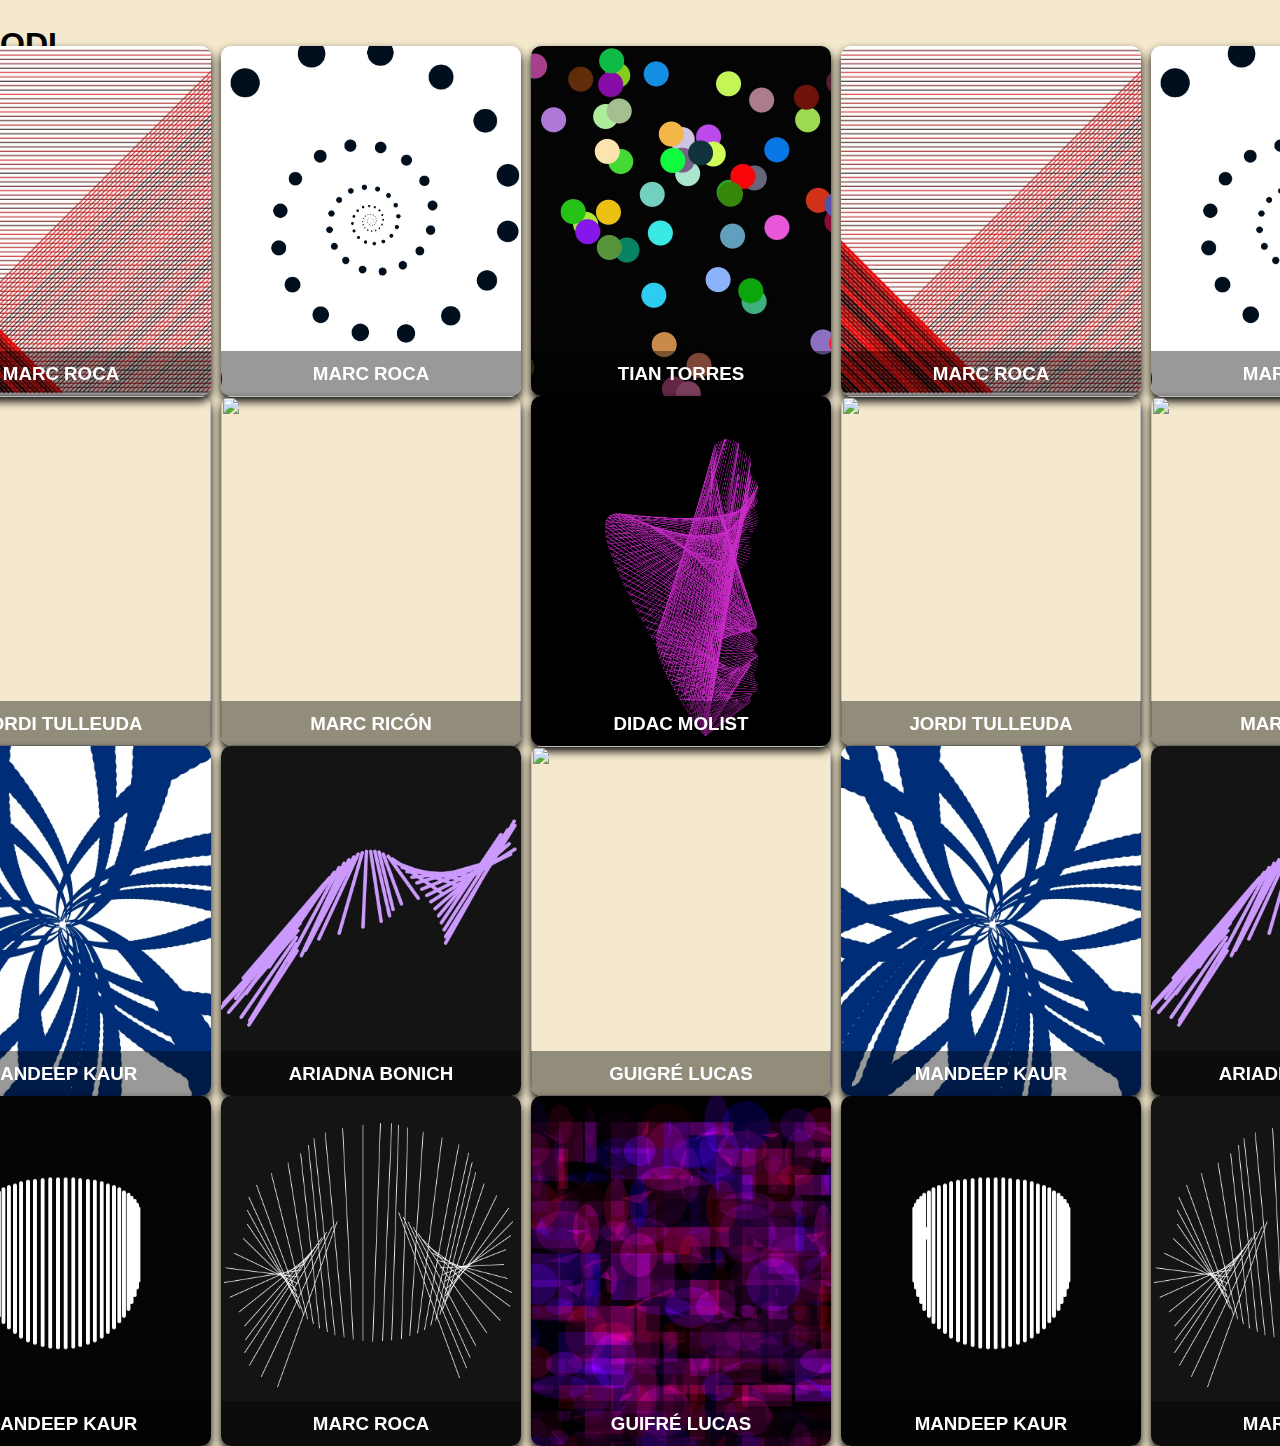
==== commit e7510f19: "xcccc" ====
--- a/arcodi.html
+++ b/arcodi.html
@@ -325,10 +325,130 @@
           </div>
 
         </div>
+
+        <div class="column">
+          <div class="card">
+            
+            <div class="face front">
+              <img src="Marc Roca.jpg">
+              <h3>MARC ROCA</h3>
+            </div>
+          <div class="face back">
+          <h3>MARC ROCA</h3>
+          <p>Artcodi linies, espero que us agradi</p>
+          <div class =link>
+            <a href="#">detalls</a>
+          </div>
+            </div>
+          </div>
+
+          <div class="card">
+            <div class="face front">
+              <img src="jordi.jpg">
+              <h3>JORDI TULLEUDA</h3>
+            </div>
+          <div class="face back">
+          <h3>JORDI TULLEUDA</h3>
+          <p>Artcodi linies, espero que us agradi</p>
+          <div class =link>
+            <a href="#">detalls</a>
+          </div>
+            </div>
+          </div>
+          
+          
+          <div class="card">
+            <div class="face front">
+              <img src="Mandeep2.jpg">
+              <h3>MANDEEP KAUR</h3>
+            </div>
+          <div class="face back">
+          <h3>MANDEEP KAUR</h3>
+          <p>Artcodi linies, espero que us agradi</p>
+          <div class =link>
+            <a href="#">detalls</a>
+          </div>
+            </div>
+          </div>
+          
+          
+          <div class="card">
+            <div class="face front">
+              <img src="Mandeep (1).jpg">
+              <h3>MANDEEP KAUR</h3>
+            </div>
+          <div class="face back">
+          <h3>MANDEEP KAUR</h3>
+          <p>Artcodi linies, espero que us agradi</p>
+          <div class =link>
+            <a href="#">detalls</a>
+          </div>
+            </div>
+          </div>
+        
+        </div>
+        <div class="column">
+          <div class="card">
+            <div class="face front">
+              <img src="Marc Roca (1).jpg">
+              <h3>MARC ROCA</h3>
+            </div>
+          <div class="face back">
+          <h3>MARC ROCA</h3>
+          <p>Artcodi linies, espero que us agradi</p>
+          <div class =link>
+            <a href="#">detalls</a>
+          </div>
+            </div>
+          </div>
+
+          <div class="card">
+            <div class="face front">
+              <img src="marcR.jpg">
+              <h3>MARC RICÓN</h3>
+            </div>
+          <div class="face back">
+          <h3>MARC RICÓN</h3>
+          <p>Artcodi linies, espero que us agradi</p>
+          <div class =link>
+            <a href="#">detalls</a>
+          </div>
+            </div>
+          </div>
+          <div class="card">
+            <div class="face front">
+              <img src="ariadna2.jpg">
+              <h3>ARIADNA BONICH</h3>
+            </div>
+          <div class="face back">
+          <h3>ARIADNA BONICH</h3>
+          <p>Artcodi linies, espero que us agradi</p>
+          <div class =link>
+            <a href="#">detalls</a>
+          </div>
+            </div>
+          </div>
+          
+          <div class="card">
+            <div class="face front">
+              <img src="diagonal1_Marc-Roca-_1_.jpg">
+              <h3>MARC ROCA</h3>
+            </div>
+          <div class="face back">
+          <h3>MARC ROCA</h3>
+          <p>Artcodi linies, espero que us agradi</p>
+          <div class =link>
+            <a href="#">detalls</a>
+          </div>
+            </div>
+          </div>
+          
+          
+        </div>
+
+
       </div>
-     
-
-    
+
     </div>
 
 
